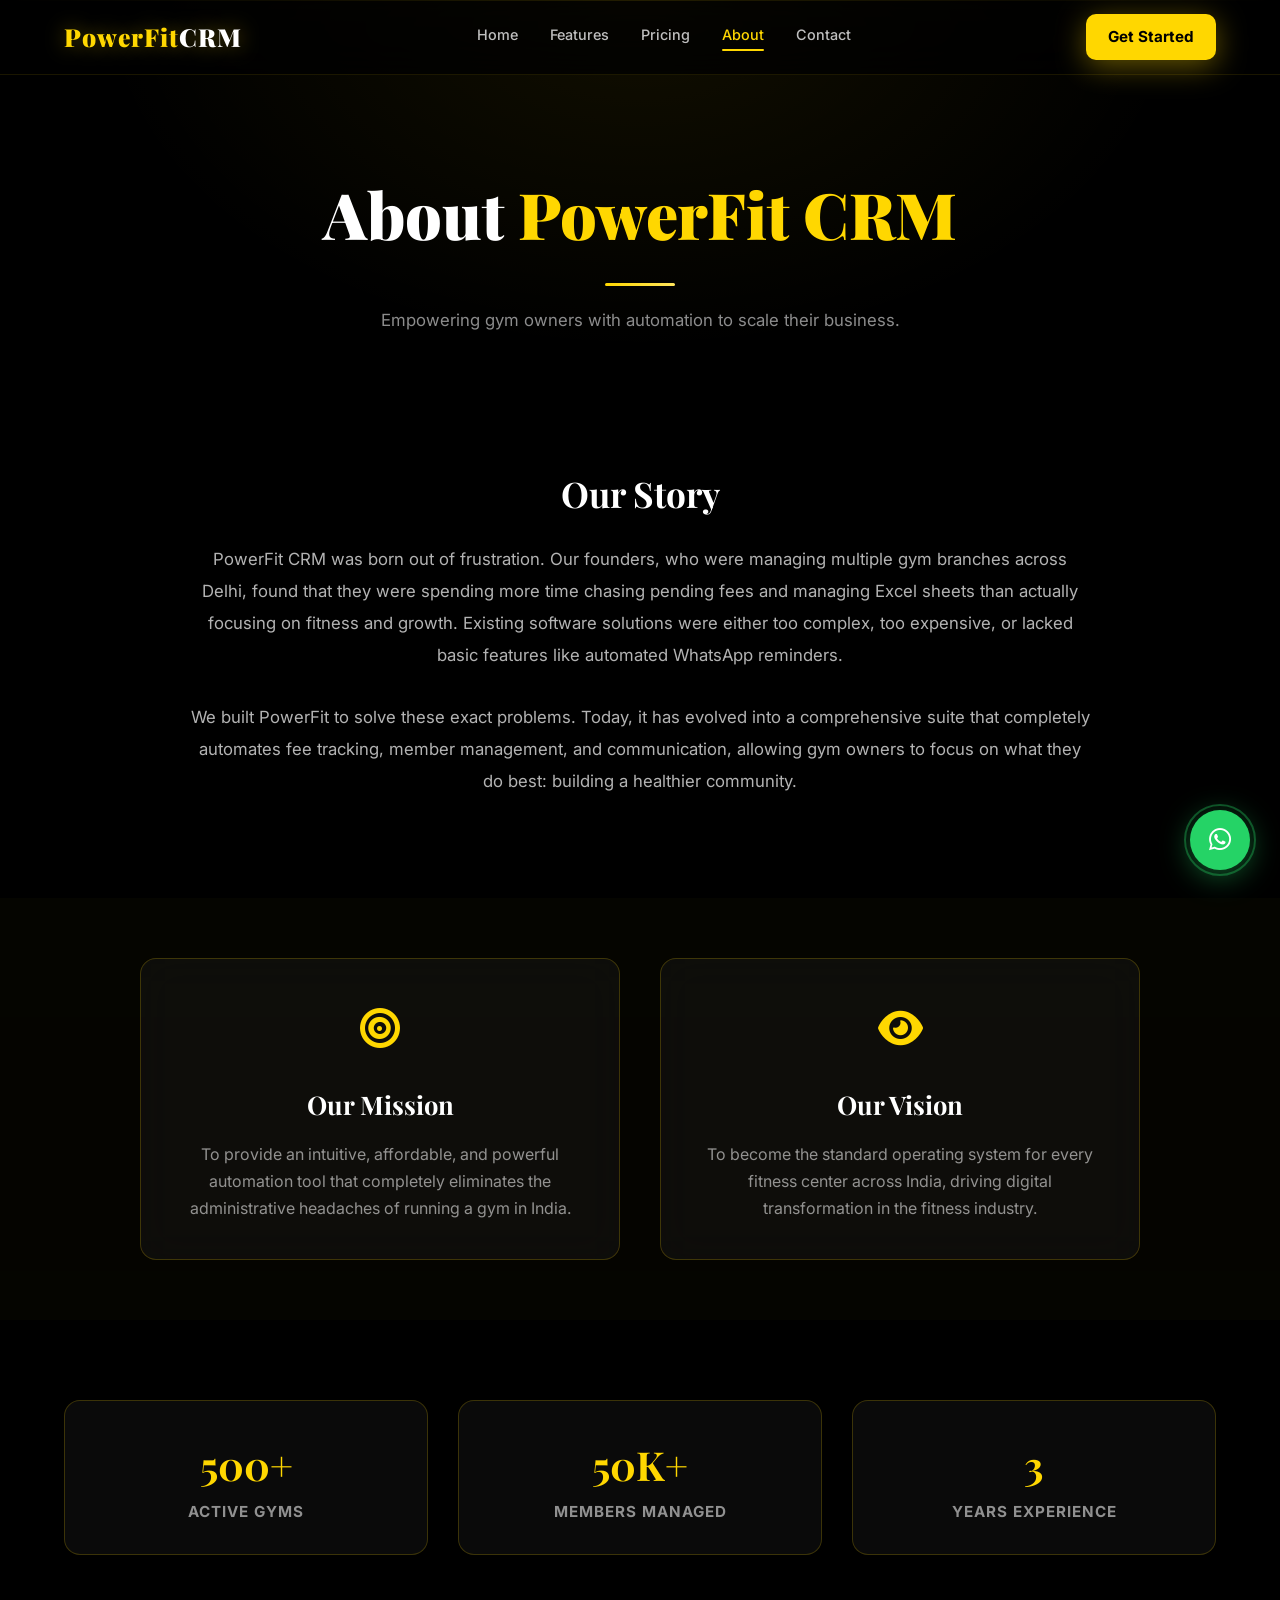
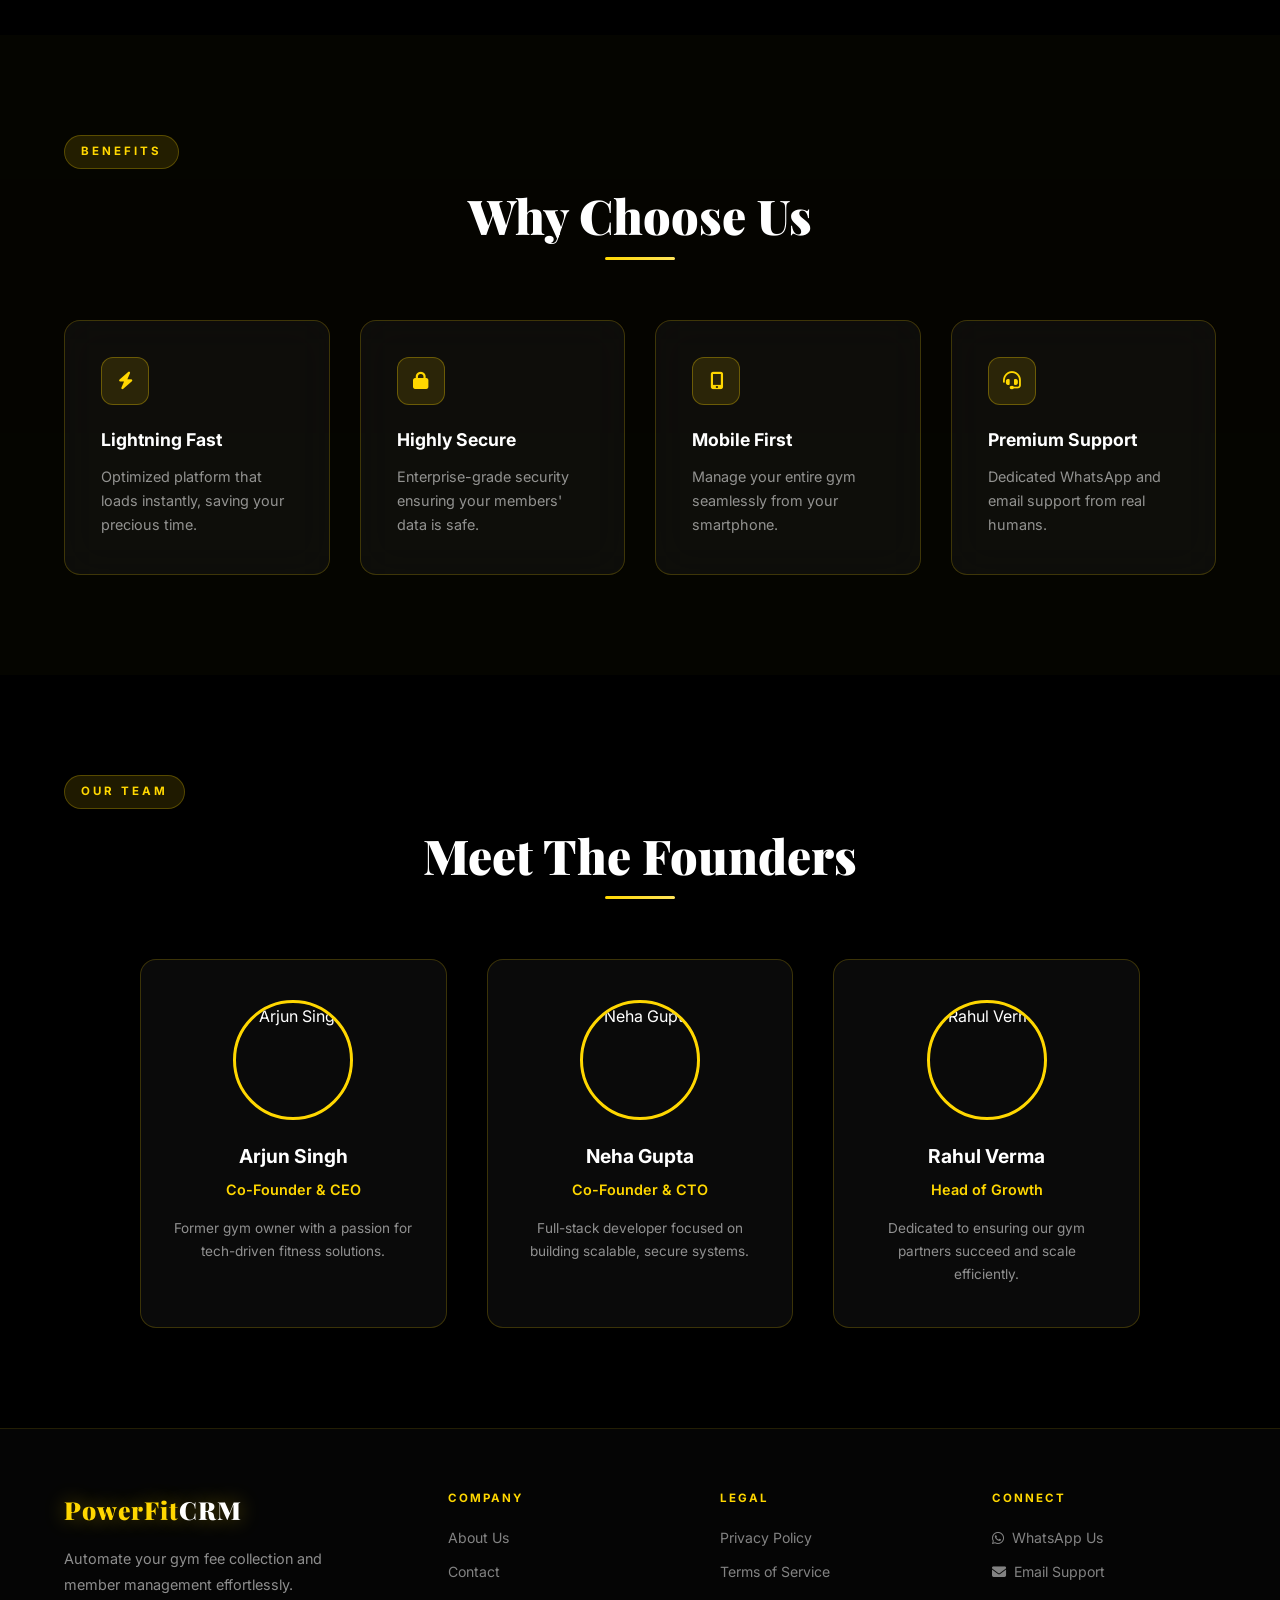
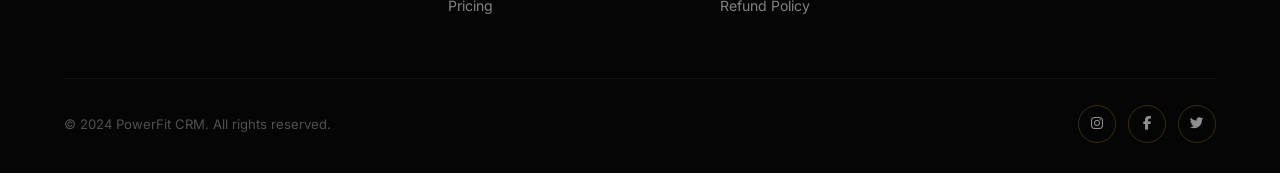
==== about.html @ 5d570a92 "Updated website design" ====
<!DOCTYPE html>
<html lang="en">
<head>
  <meta charset="UTF-8">
  <meta name="viewport" content="width=device-width, initial-scale=1.0">
  <meta name="description" content="PowerFit Gym CRM - India's leading gym management software with WhatsApp automation for fee collection and member management">
  <meta name="keywords" content="gym management software, WhatsApp gym automation, gym CRM India, fee collection gym">
  <meta name="robots" content="index, follow">
  <meta property="og:title" content="PowerFit Gym CRM">
  <meta property="og:description" content="Automate your gym fee collection and member management via WhatsApp">
  <meta property="og:type" content="website">
  <meta property="og:url" content="https://mygymwebsite-xi.vercel.app">
  <meta property="og:image" content="/og-image.jpg">
  <meta name="twitter:card" content="summary_large_image">
  <meta name="facebook-domain-verification" content="PLACEHOLDER_CODE">
  
  <title>About Us | PowerFit Gym CRM</title>

  <link href="https://unpkg.com/aos@2.3.1/dist/aos.css" rel="stylesheet">
  <link href="https://cdnjs.cloudflare.com/ajax/libs/font-awesome/6.4.0/css/all.min.css" rel="stylesheet">
  <link rel="stylesheet" href="styles.css">
</head>
<body>

  <!-- NAVBAR -->
  <nav class="navbar" id="navbar">
    <a href="index.html" class="nav-logo">PowerFit<span>CRM</span></a>
    
    <div class="nav-links">
      <a href="index.html">Home</a>
      <a href="index.html#features">Features</a>
      <a href="index.html#pricing">Pricing</a>
      <a href="about.html" class="active">About</a>
      <a href="contact.html">Contact</a>
    </div>
    
    <a href="index.html#pricing" class="btn-primary btn-nav">Get Started</a>

    <div class="hamburger" id="hamburger">
      <span></span>
      <span></span>
      <span></span>
    </div>
  </nav>

  <!-- MOBILE MENU -->
  <div class="mobile-menu" id="mobile-menu">
    <a href="index.html">Home</a>
    <a href="index.html#features">Features</a>
    <a href="index.html#pricing">Pricing</a>
    <a href="about.html">About</a>
    <a href="contact.html">Contact</a>
    <a href="index.html#pricing" class="btn-primary btn-nav">Get Started</a>
  </div>

  <!-- PAGE HERO -->
  <section class="page-hero">
    <h1 class="page-hero-title" data-aos="fade-up">About <span>PowerFit CRM</span></h1>
    <div class="gold-line" style="margin-bottom: 20px;" data-aos="fade-up" data-aos-delay="100"></div>
    <p data-aos="fade-up" data-aos-delay="200">Empowering gym owners with automation to scale their business.</p>
  </section>

  <!-- OUR STORY SECTION -->
  <section style="padding-top: 50px;">
    <div style="max-width: 900px; margin: 0 auto; text-align: center;" data-aos="fade-up">
      <h2 style="font-family: var(--fh); font-size: 2.2rem; color: #fff; margin-bottom: 20px;">Our Story</h2>
      <p style="color: rgba(255,255,255,0.7); font-size: 1.05rem; line-height: 1.9; margin-bottom: 30px;">
        PowerFit CRM was born out of frustration. Our founders, who were managing multiple gym branches across Delhi, found that they were spending more time chasing pending fees and managing Excel sheets than actually focusing on fitness and growth. Existing software solutions were either too complex, too expensive, or lacked basic features like automated WhatsApp reminders.
      </p>
      <p style="color: rgba(255,255,255,0.7); font-size: 1.05rem; line-height: 1.9;">
        We built PowerFit to solve these exact problems. Today, it has evolved into a comprehensive suite that completely automates fee tracking, member management, and communication, allowing gym owners to focus on what they do best: building a healthier community.
      </p>
    </div>
  </section>

  <!-- MISSION & VISION -->
  <section style="padding: 60px 5%; background: rgba(255,215,0,0.02);">
    <div style="display: grid; grid-template-columns: repeat(auto-fit, minmax(300px, 1fr)); gap: 40px; max-width: 1000px; margin: 0 auto;">
      <div class="glass-card" style="text-align: center;" data-aos="fade-right">
        <div style="font-size: 2.5rem; color: var(--gold); margin-bottom: 20px;"><i class="fas fa-bullseye"></i></div>
        <h3 style="font-family: var(--fh); font-size: 1.6rem; color: #fff; margin-bottom: 15px;">Our Mission</h3>
        <p style="color: var(--w-mid);">To provide an intuitive, affordable, and powerful automation tool that completely eliminates the administrative headaches of running a gym in India.</p>
      </div>
      <div class="glass-card" style="text-align: center;" data-aos="fade-left">
        <div style="font-size: 2.5rem; color: var(--gold); margin-bottom: 20px;"><i class="fas fa-eye"></i></div>
        <h3 style="font-family: var(--fh); font-size: 1.6rem; color: #fff; margin-bottom: 15px;">Our Vision</h3>
        <p style="color: var(--w-mid);">To become the standard operating system for every fitness center across India, driving digital transformation in the fitness industry.</p>
      </div>
    </div>
  </section>

  <!-- STATS -->
  <section style="padding: 80px 5%;">
    <div style="display: flex; gap: 30px; flex-wrap: wrap; justify-content: center; max-width: 1200px; margin: 0 auto;" data-aos="zoom-in">
      <div class="glass-card" style="padding: 30px; text-align: center; flex: 1; min-width: 250px;">
        <h2 style="color: var(--gold); font-family: var(--fh); font-size: 2.5rem;">500+</h2>
        <p style="color: var(--w-mid); font-size: 0.95rem; text-transform: uppercase; font-weight: 700; letter-spacing: 1px;">Active Gyms</p>
      </div>
      <div class="glass-card" style="padding: 30px; text-align: center; flex: 1; min-width: 250px;">
        <h2 style="color: var(--gold); font-family: var(--fh); font-size: 2.5rem;">50K+</h2>
        <p style="color: var(--w-mid); font-size: 0.95rem; text-transform: uppercase; font-weight: 700; letter-spacing: 1px;">Members Managed</p>
      </div>
      <div class="glass-card" style="padding: 30px; text-align: center; flex: 1; min-width: 250px;">
        <h2 style="color: var(--gold); font-family: var(--fh); font-size: 2.5rem;">3</h2>
        <p style="color: var(--w-mid); font-size: 0.95rem; text-transform: uppercase; font-weight: 700; letter-spacing: 1px;">Years Experience</p>
      </div>
    </div>
  </section>

  <!-- WHY CHOOSE US -->
  <section style="background: rgba(255,215,0,0.02);">
    <div class="section-tag" data-aos="fade-up">Benefits</div>
    <h2 class="section-title" data-aos="fade-up">Why Choose Us</h2>
    <div class="gold-line" data-aos="fade-up"></div>

    <div style="display: grid; grid-template-columns: repeat(auto-fit, minmax(250px, 1fr)); gap: 30px; max-width: 1200px; margin: 60px auto 0;">
      <div class="glass-card" data-aos="fade-up" data-aos-delay="100">
        <div class="info-icon" style="margin-bottom: 20px;"><i class="fas fa-bolt"></i></div>
        <h4 style="color: #fff; font-size: 1.1rem; margin-bottom: 10px;">Lightning Fast</h4>
        <p style="color: var(--w-mid); font-size: 0.9rem;">Optimized platform that loads instantly, saving your precious time.</p>
      </div>
      <div class="glass-card" data-aos="fade-up" data-aos-delay="200">
        <div class="info-icon" style="margin-bottom: 20px;"><i class="fas fa-lock"></i></div>
        <h4 style="color: #fff; font-size: 1.1rem; margin-bottom: 10px;">Highly Secure</h4>
        <p style="color: var(--w-mid); font-size: 0.9rem;">Enterprise-grade security ensuring your members' data is safe.</p>
      </div>
      <div class="glass-card" data-aos="fade-up" data-aos-delay="300">
        <div class="info-icon" style="margin-bottom: 20px;"><i class="fas fa-mobile-alt"></i></div>
        <h4 style="color: #fff; font-size: 1.1rem; margin-bottom: 10px;">Mobile First</h4>
        <p style="color: var(--w-mid); font-size: 0.9rem;">Manage your entire gym seamlessly from your smartphone.</p>
      </div>
      <div class="glass-card" data-aos="fade-up" data-aos-delay="400">
        <div class="info-icon" style="margin-bottom: 20px;"><i class="fas fa-headset"></i></div>
        <h4 style="color: #fff; font-size: 1.1rem; margin-bottom: 10px;">Premium Support</h4>
        <p style="color: var(--w-mid); font-size: 0.9rem;">Dedicated WhatsApp and email support from real humans.</p>
      </div>
    </div>
  </section>

  <!-- TEAM SECTION -->
  <section>
    <div class="section-tag" data-aos="fade-up">Our Team</div>
    <h2 class="section-title" data-aos="fade-up">Meet The Founders</h2>
    <div class="gold-line" data-aos="fade-up"></div>

    <div style="display: grid; grid-template-columns: repeat(auto-fit, minmax(280px, 1fr)); gap: 40px; max-width: 1000px; margin: 60px auto 0;">
      <!-- Team Member 1 -->
      <div class="glass-card" style="text-align: center; padding: 40px 30px;" data-aos="fade-up" data-aos-delay="100">
        <div style="width: 120px; height: 120px; border-radius: 50%; overflow: hidden; margin: 0 auto 20px; border: 3px solid var(--gold);">
          <img src="https://ui-avatars.com/api/?name=Arjun+Singh&background=111&color=FFD700&size=120" alt="Arjun Singh" style="width: 100%; height: 100%; object-fit: cover;">
        </div>
        <h3 style="color: #fff; font-size: 1.2rem; margin-bottom: 5px;">Arjun Singh</h3>
        <p style="color: var(--gold); font-size: 0.9rem; margin-bottom: 15px; font-weight: 600;">Co-Founder & CEO</p>
        <p style="color: var(--w-mid); font-size: 0.85rem;">Former gym owner with a passion for tech-driven fitness solutions.</p>
      </div>

      <!-- Team Member 2 -->
      <div class="glass-card" style="text-align: center; padding: 40px 30px;" data-aos="fade-up" data-aos-delay="200">
        <div style="width: 120px; height: 120px; border-radius: 50%; overflow: hidden; margin: 0 auto 20px; border: 3px solid var(--gold);">
          <img src="https://ui-avatars.com/api/?name=Neha+Gupta&background=111&color=FFD700&size=120" alt="Neha Gupta" style="width: 100%; height: 100%; object-fit: cover;">
        </div>
        <h3 style="color: #fff; font-size: 1.2rem; margin-bottom: 5px;">Neha Gupta</h3>
        <p style="color: var(--gold); font-size: 0.9rem; margin-bottom: 15px; font-weight: 600;">Co-Founder & CTO</p>
        <p style="color: var(--w-mid); font-size: 0.85rem;">Full-stack developer focused on building scalable, secure systems.</p>
      </div>

      <!-- Team Member 3 -->
      <div class="glass-card" style="text-align: center; padding: 40px 30px;" data-aos="fade-up" data-aos-delay="300">
        <div style="width: 120px; height: 120px; border-radius: 50%; overflow: hidden; margin: 0 auto 20px; border: 3px solid var(--gold);">
          <img src="https://ui-avatars.com/api/?name=Rahul+Verma&background=111&color=FFD700&size=120" alt="Rahul Verma" style="width: 100%; height: 100%; object-fit: cover;">
        </div>
        <h3 style="color: #fff; font-size: 1.2rem; margin-bottom: 5px;">Rahul Verma</h3>
        <p style="color: var(--gold); font-size: 0.9rem; margin-bottom: 15px; font-weight: 600;">Head of Growth</p>
        <p style="color: var(--w-mid); font-size: 0.85rem;">Dedicated to ensuring our gym partners succeed and scale efficiently.</p>
      </div>
    </div>
  </section>

  <!-- FOOTER -->
  <footer>
    <div class="footer-top">
      <div class="footer-brand">
        <a href="index.html" class="nav-logo" style="margin-bottom: 15px; display: inline-block;">PowerFit<span>CRM</span></a>
        <p>Automate your gym fee collection and member management effortlessly.</p>
      </div>
      <div class="footer-col">
        <h4>Company</h4>
        <a href="about.html">About Us</a>
        <a href="contact.html">Contact</a>
        <a href="index.html#pricing">Pricing</a>
      </div>
      <div class="footer-col">
        <h4>Legal</h4>
        <a href="privacy-policy.html">Privacy Policy</a>
        <a href="terms.html">Terms of Service</a>
        <a href="refund.html">Refund Policy</a>
      </div>
      <div class="footer-col">
        <h4>Connect</h4>
        <a href="https://wa.me/919999999999" target="_blank" style="display: flex; align-items: center; gap: 8px;"><i class="fab fa-whatsapp"></i> WhatsApp Us</a>
        <a href="mailto:support@powerfit.in" style="display: flex; align-items: center; gap: 8px;"><i class="fas fa-envelope"></i> Email Support</a>
      </div>
    </div>
    <div class="footer-bottom">
      <p>&copy; 2024 PowerFit CRM. All rights reserved.</p>
      <div class="footer-socials">
        <a href="#"><i class="fab fa-instagram"></i></a>
        <a href="#"><i class="fab fa-facebook-f"></i></a>
        <a href="#"><i class="fab fa-twitter"></i></a>
      </div>
    </div>
  </footer>

  <!-- WHATSAPP FLOATING BUTTON -->
  <a href="https://wa.me/919999999999" class="whatsapp-float" target="_blank" aria-label="Chat on WhatsApp">
    <i class="fab fa-whatsapp"></i>
  </a>

  <!-- SCRIPTS -->
  <script src="https://cdnjs.cloudflare.com/ajax/libs/gsap/3.12.2/gsap.min.js"></script>
  <script src="https://unpkg.com/aos@2.3.1/dist/aos.js"></script>
  <script src="main.js"></script>
</body>
</html>
---- styles.css ----
@import url('https://fonts.googleapis.com/css2?family=Playfair+Display:wght@400;700;900&family=Inter:wght@300;400;500;600;700&display=swap');
:root{--gold:#FFD700;--gold-l:#FFE55C;--gold-d:#B8960C;--gold-dim:rgba(255,215,0,.12);--w-mid:rgba(255,255,255,.55);--glass:rgba(255,255,255,.04);--gb:rgba(255,215,0,.2);--gb-h:rgba(255,215,0,.6);--fh:'Playfair Display',serif;--fb:'Inter',sans-serif;--tr:all .3s cubic-bezier(.4,0,.2,1);--tr-s:all .6s cubic-bezier(.4,0,.2,1);--sg:0 0 30px rgba(255,215,0,.25);--sc:0 20px 60px rgba(0,0,0,.6);--r:16px;}
*,*::before,*::after{margin:0;padding:0;box-sizing:border-box;}
html{scroll-behavior:smooth;}
body{background:#000;color:#fff;font-family:var(--fb);line-height:1.7;overflow-x:hidden;-webkit-font-smoothing:antialiased;}
a{color:inherit;text-decoration:none;transition:var(--tr);}
img{max-width:100%;display:block;}
ul,ol{list-style:none;}

/* LOADING */
#loading-screen{position:fixed;inset:0;z-index:99999;background:#000;display:flex;flex-direction:column;align-items:center;justify-content:center;gap:28px;transition:opacity .6s,visibility .6s;}
#loading-screen.hide{opacity:0;visibility:hidden;pointer-events:none;}
.loader-logo{font-family:var(--fh);font-size:clamp(2rem,5vw,3.5rem);font-weight:900;color:var(--gold);letter-spacing:3px;animation:lp 1.2s ease-in-out infinite;}
.loader-bar-wrap{width:260px;height:3px;background:rgba(255,215,0,.15);border-radius:99px;overflow:hidden;}
.loader-bar{height:100%;width:0;background:linear-gradient(90deg,#B8960C,#FFD700,#FFE55C);border-radius:99px;animation:lf 2.2s ease-in-out forwards;}
.loader-text{font-size:.8rem;color:var(--w-mid);letter-spacing:3px;text-transform:uppercase;}
@keyframes lf{0%{width:0}80%{width:90%}100%{width:100%}}
@keyframes lp{0%,100%{opacity:1}50%{opacity:.4}}

/* NAVBAR */
.navbar{position:fixed;top:0;left:0;right:0;z-index:1000;padding:0 5%;height:75px;display:flex;align-items:center;justify-content:space-between;background:rgba(0,0,0,.75);backdrop-filter:blur(20px);-webkit-backdrop-filter:blur(20px);border-bottom:1px solid rgba(255,215,0,.1);transition:var(--tr-s);}
.navbar.scrolled{background:rgba(0,0,0,.96);border-bottom-color:rgba(255,215,0,.28);}
.nav-logo{font-family:var(--fh);font-size:1.55rem;font-weight:900;color:var(--gold);letter-spacing:1px;text-shadow:0 0 20px rgba(255,215,0,.4);}
.nav-logo span{color:#fff;}
.nav-links{display:flex;align-items:center;gap:32px;}
.nav-links a{font-size:.9rem;font-weight:500;color:rgba(255,255,255,.75);position:relative;padding-bottom:3px;}
.nav-links a::after{content:'';position:absolute;left:0;bottom:0;width:0;height:2px;background:var(--gold);transition:var(--tr);border-radius:2px;}
.nav-links a:hover,.nav-links a.active{color:var(--gold);}
.nav-links a:hover::after,.nav-links a.active::after{width:100%;}
.btn-nav{padding:10px 22px!important;background:var(--gold)!important;color:#000!important;font-weight:700!important;border-radius:8px;box-shadow:0 4px 20px rgba(255,215,0,.35);transition:var(--tr);}
.btn-nav:hover{background:var(--gold-l)!important;box-shadow:0 6px 30px rgba(255,215,0,.6)!important;transform:translateY(-2px);}
.btn-nav::after{display:none!important;}
.hamburger{display:none;flex-direction:column;gap:5px;cursor:pointer;padding:4px;z-index:1001;}
.hamburger span{display:block;width:26px;height:2px;background:var(--gold);border-radius:2px;transition:var(--tr);}
.hamburger.open span:nth-child(1){transform:translateY(7px) rotate(45deg);}
.hamburger.open span:nth-child(2){opacity:0;transform:scaleX(0);}
.hamburger.open span:nth-child(3){transform:translateY(-7px) rotate(-45deg);}
.mobile-menu{display:none;position:fixed;inset:0;z-index:999;background:rgba(0,0,0,.97);backdrop-filter:blur(20px);flex-direction:column;align-items:center;justify-content:center;gap:36px;opacity:0;pointer-events:none;transition:opacity .3s;}
.mobile-menu.active{opacity:1;pointer-events:all;}
.mobile-menu a{font-family:var(--fh);font-size:2rem;font-weight:700;color:#fff;}
.mobile-menu a:hover{color:var(--gold);}
.mobile-menu .btn-nav{font-size:1rem!important;padding:14px 36px!important;border-radius:10px!important;}

/* BUTTONS */
.btn-primary{display:inline-flex;align-items:center;gap:10px;padding:16px 36px;background:linear-gradient(135deg,var(--gold),var(--gold-l));color:#000;font-weight:700;font-size:.95rem;border-radius:10px;border:none;cursor:pointer;box-shadow:0 6px 30px rgba(255,215,0,.4);transition:var(--tr);font-family:var(--fb);text-decoration:none;}
.btn-primary:hover{transform:translateY(-3px);box-shadow:0 12px 40px rgba(255,215,0,.65);}
.btn-outline{display:inline-flex;align-items:center;gap:10px;padding:15px 34px;background:transparent;color:#fff;font-weight:600;font-size:.95rem;border-radius:10px;border:1.5px solid rgba(255,255,255,.3);cursor:pointer;transition:var(--tr);font-family:var(--fb);text-decoration:none;}
.btn-outline:hover{border-color:var(--gold);color:var(--gold);box-shadow:0 6px 24px rgba(255,215,0,.2);transform:translateY(-3px);}

/* GLASS CARD */
.glass-card{background:var(--glass);border:1px solid var(--gb);border-radius:var(--r);backdrop-filter:blur(20px);-webkit-backdrop-filter:blur(20px);padding:36px;transition:var(--tr-s);position:relative;overflow:hidden;}
.glass-card:hover{border-color:var(--gb-h);box-shadow:var(--sg),var(--sc);transform:translateY(-8px);}

/* SECTIONS */
section{padding:100px 5%;}
.section-tag{display:inline-block;font-size:.72rem;font-weight:700;letter-spacing:3px;text-transform:uppercase;color:var(--gold);background:var(--gold-dim);border:1px solid rgba(255,215,0,.25);padding:6px 16px;border-radius:999px;margin-bottom:18px;}
.section-title{font-family:var(--fh);font-size:clamp(1.9rem,4vw,3rem);font-weight:900;color:#fff;text-align:center;margin-bottom:12px;line-height:1.2;}
.section-subtitle{text-align:center;color:var(--w-mid);font-size:1rem;max-width:560px;margin:0 auto 60px;}
.gold-line{width:70px;height:3px;background:linear-gradient(90deg,var(--gold),var(--gold-l));margin:12px auto 0;border-radius:2px;}

/* WHATSAPP */
.whatsapp-float{position:fixed;bottom:30px;right:30px;z-index:9999;width:60px;height:60px;background:#25d366;border-radius:50%;display:flex;align-items:center;justify-content:center;font-size:1.6rem;color:#fff;box-shadow:0 6px 30px rgba(37,211,102,.45);transition:var(--tr);animation:wfb 2.5s ease-in-out infinite;}
.whatsapp-float:hover{transform:scale(1.12)!important;box-shadow:0 10px 40px rgba(37,211,102,.65);animation:none;}
.whatsapp-float::before{content:'';position:absolute;inset:-6px;border-radius:50%;border:2px solid rgba(37,211,102,.35);animation:wfr 2s linear infinite;}
@keyframes wfb{0%,100%{transform:translateY(0)}50%{transform:translateY(-8px)}}
@keyframes wfr{0%{transform:scale(1);opacity:1}100%{transform:scale(1.5);opacity:0}}

/* FOOTER */
footer{background:#050505;border-top:1px solid rgba(255,215,0,.12);padding:60px 5% 30px;}
.footer-top{display:grid;grid-template-columns:1.5fr repeat(3,1fr);gap:48px;margin-bottom:50px;}
.footer-brand .nav-logo{display:block;margin-bottom:12px;}
.footer-brand p{color:var(--w-mid);font-size:.9rem;line-height:1.8;max-width:280px;}
.footer-col h4{font-size:.72rem;font-weight:700;text-transform:uppercase;letter-spacing:2px;color:var(--gold);margin-bottom:18px;}
.footer-col a{display:block;color:rgba(255,255,255,.5);font-size:.88rem;margin-bottom:10px;}
.footer-col a:hover{color:var(--gold);padding-left:5px;}
.footer-bottom{border-top:1px solid rgba(255,255,255,.06);padding-top:26px;display:flex;align-items:center;justify-content:space-between;flex-wrap:wrap;gap:14px;}
.footer-bottom p{color:rgba(255,255,255,.3);font-size:.82rem;}
.footer-socials{display:flex;gap:12px;}
.footer-socials a{width:38px;height:38px;border-radius:50%;border:1px solid rgba(255,215,0,.2);display:flex;align-items:center;justify-content:center;color:var(--w-mid);font-size:.85rem;transition:var(--tr);}
.footer-socials a:hover{border-color:var(--gold);color:var(--gold);box-shadow:0 0 16px rgba(255,215,0,.25);}

/* PAGE HERO */
.page-hero{padding:160px 5% 80px;text-align:center;position:relative;background:radial-gradient(ellipse at top,rgba(255,215,0,.07) 0%,transparent 60%);}
.page-hero::before{content:'';position:absolute;top:0;left:0;right:0;height:1px;background:linear-gradient(90deg,transparent,var(--gold),transparent);}
.page-hero-title{font-family:var(--fh);font-size:clamp(2.5rem,5vw,4rem);font-weight:900;color:#fff;margin-bottom:14px;}
.page-hero-title span{color:var(--gold);}
.page-hero p{color:var(--w-mid);font-size:1.05rem;max-width:600px;margin:0 auto;}

/* LEGAL */
.content-section{max-width:860px;margin:0 auto;padding:30px 5% 100px;}
.content-section h2{font-family:var(--fh);font-size:1.4rem;font-weight:700;color:var(--gold);margin:48px 0 14px;display:flex;align-items:center;gap:10px;}
.content-section p,.content-section li{color:rgba(255,255,255,.68);font-size:.95rem;line-height:1.9;margin-bottom:12px;}
.content-section ul{padding-left:20px;}
.content-section ul li{list-style:disc;padding-left:4px;}
.last-updated{display:inline-flex;align-items:center;gap:8px;font-size:.82rem;color:var(--w-mid);background:var(--glass);border:1px solid var(--gb);padding:7px 16px;border-radius:999px;margin-bottom:18px;}

/* CONTACT */
.contact-grid{display:grid;grid-template-columns:1fr 1fr;gap:48px;max-width:1100px;margin:0 auto;}
.form-group{margin-bottom:22px;}
.form-group label{display:block;font-size:.78rem;font-weight:700;color:var(--gold);letter-spacing:1px;text-transform:uppercase;margin-bottom:8px;}
.form-group input,.form-group textarea{width:100%;background:rgba(255,255,255,.04);border:1px solid rgba(255,215,0,.2);border-radius:10px;padding:14px 18px;color:#fff;font-family:var(--fb);font-size:.95rem;transition:var(--tr);outline:none;resize:none;}
.form-group input:focus,.form-group textarea:focus{border-color:var(--gold);box-shadow:0 0 20px rgba(255,215,0,.15);}
.form-group input::placeholder,.form-group textarea::placeholder{color:rgba(255,255,255,.3);}
.info-card{display:flex;align-items:flex-start;gap:18px;background:var(--glass);border:1px solid var(--gb);border-radius:var(--r);padding:22px;margin-bottom:16px;transition:var(--tr-s);}
.info-card:hover{border-color:var(--gb-h);box-shadow:var(--sg);}
.info-icon{width:48px;height:48px;background:var(--gold-dim);border:1px solid rgba(255,215,0,.3);border-radius:12px;display:flex;align-items:center;justify-content:center;font-size:1.1rem;color:var(--gold);flex-shrink:0;}
.info-card h4{font-size:.9rem;font-weight:700;color:#fff;margin-bottom:4px;}
.info-card p,.info-card a{font-size:.88rem;color:var(--w-mid);}
.info-card a:hover{color:var(--gold);}

/* KEYFRAMES */
@keyframes float{0%,100%{transform:translateY(0)}50%{transform:translateY(-18px)}}
@keyframes fadeInUp{from{opacity:0;transform:translateY(30px)}to{opacity:1;transform:translateY(0)}}
@keyframes glowPulse{0%,100%{box-shadow:0 0 20px rgba(255,215,0,.3)}50%{box-shadow:0 0 40px rgba(255,215,0,.7)}}
@keyframes gradBorder{0%,100%{background-position:0% 50%}50%{background-position:100% 50%}}

/* SCROLLBAR */
::-webkit-scrollbar{width:6px;}
::-webkit-scrollbar-track{background:#000;}
::-webkit-scrollbar-thumb{background:var(--gold-d);border-radius:3px;}
::-webkit-scrollbar-thumb:hover{background:var(--gold);}

/* RESPONSIVE */
@media(max-width:1024px){.footer-top{grid-template-columns:1fr 1fr;gap:36px;}.contact-grid{gap:32px;}}
@media(max-width:768px){section{padding:70px 5%;}.nav-links{display:none!important;}.hamburger{display:flex!important;}.mobile-menu{display:flex;}.footer-top{grid-template-columns:1fr;}.footer-bottom{flex-direction:column;text-align:center;}.glass-card{padding:24px;}.contact-grid{grid-template-columns:1fr;}}
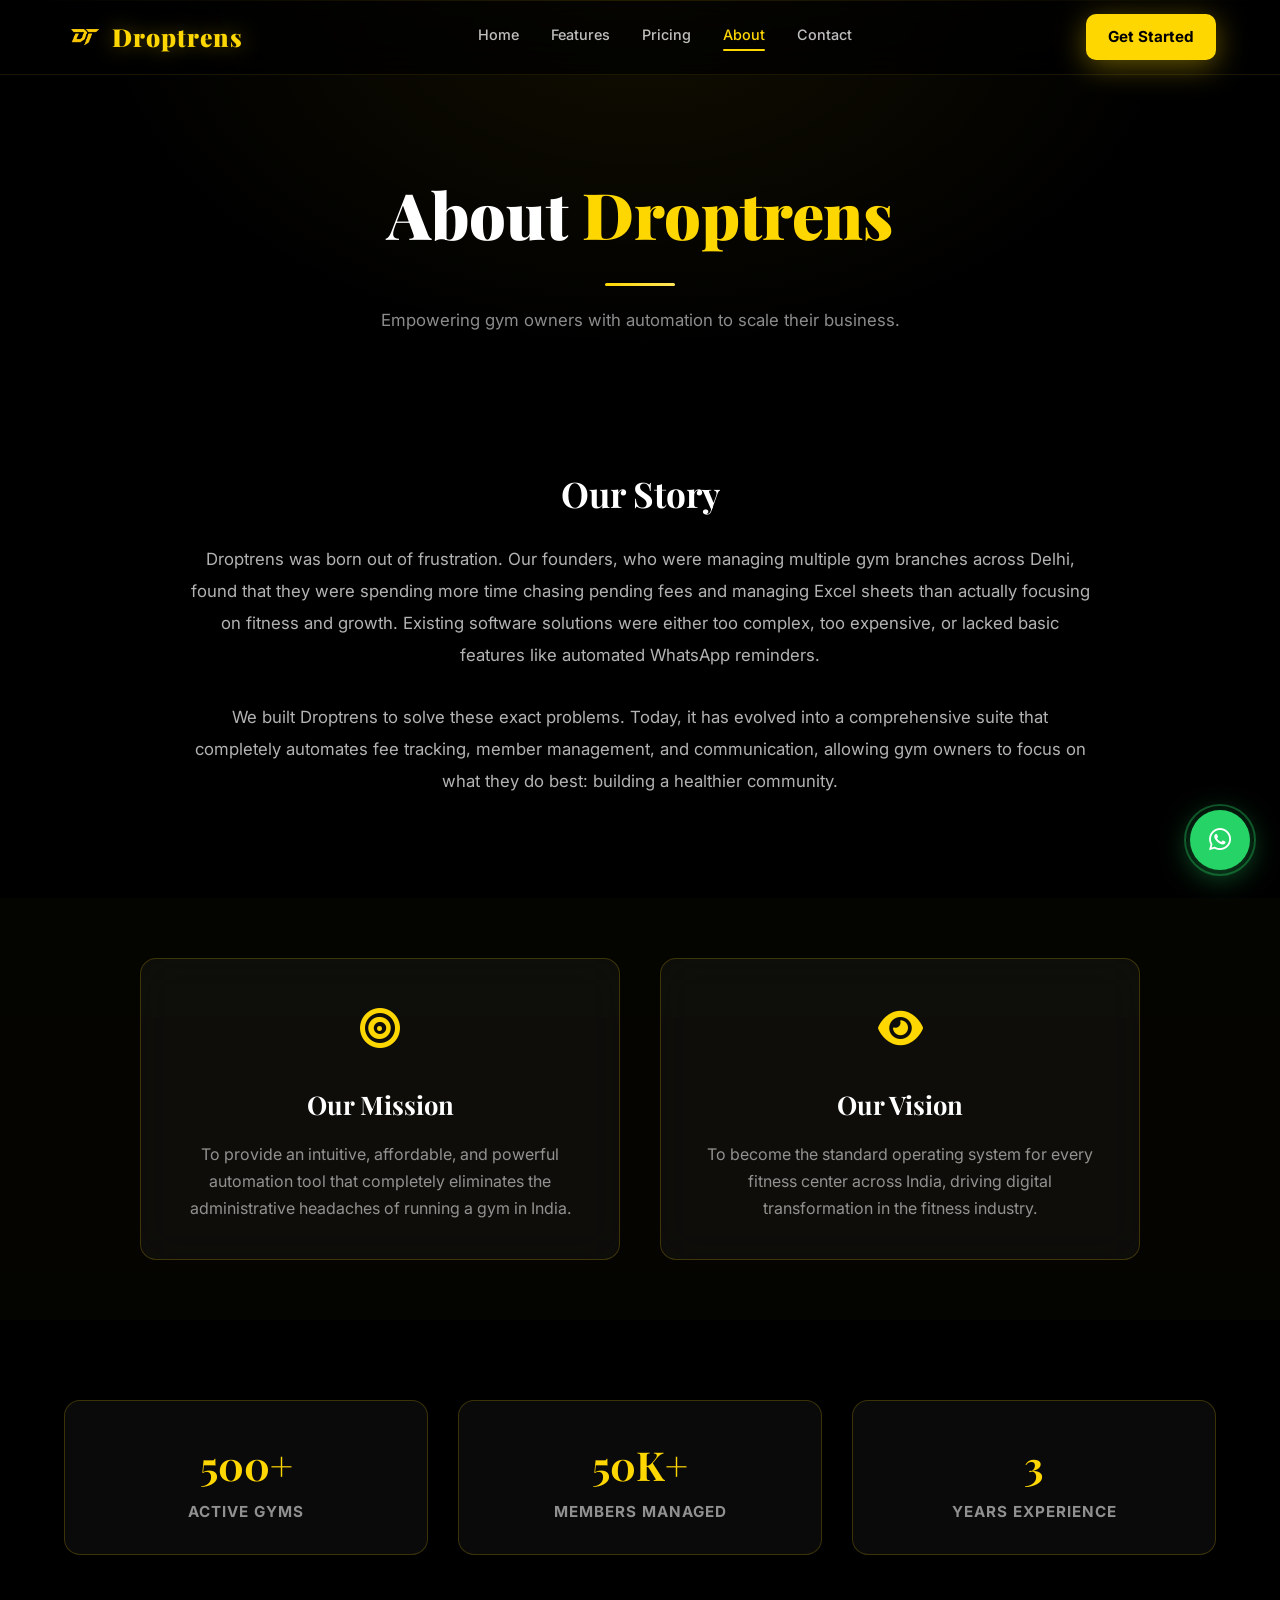
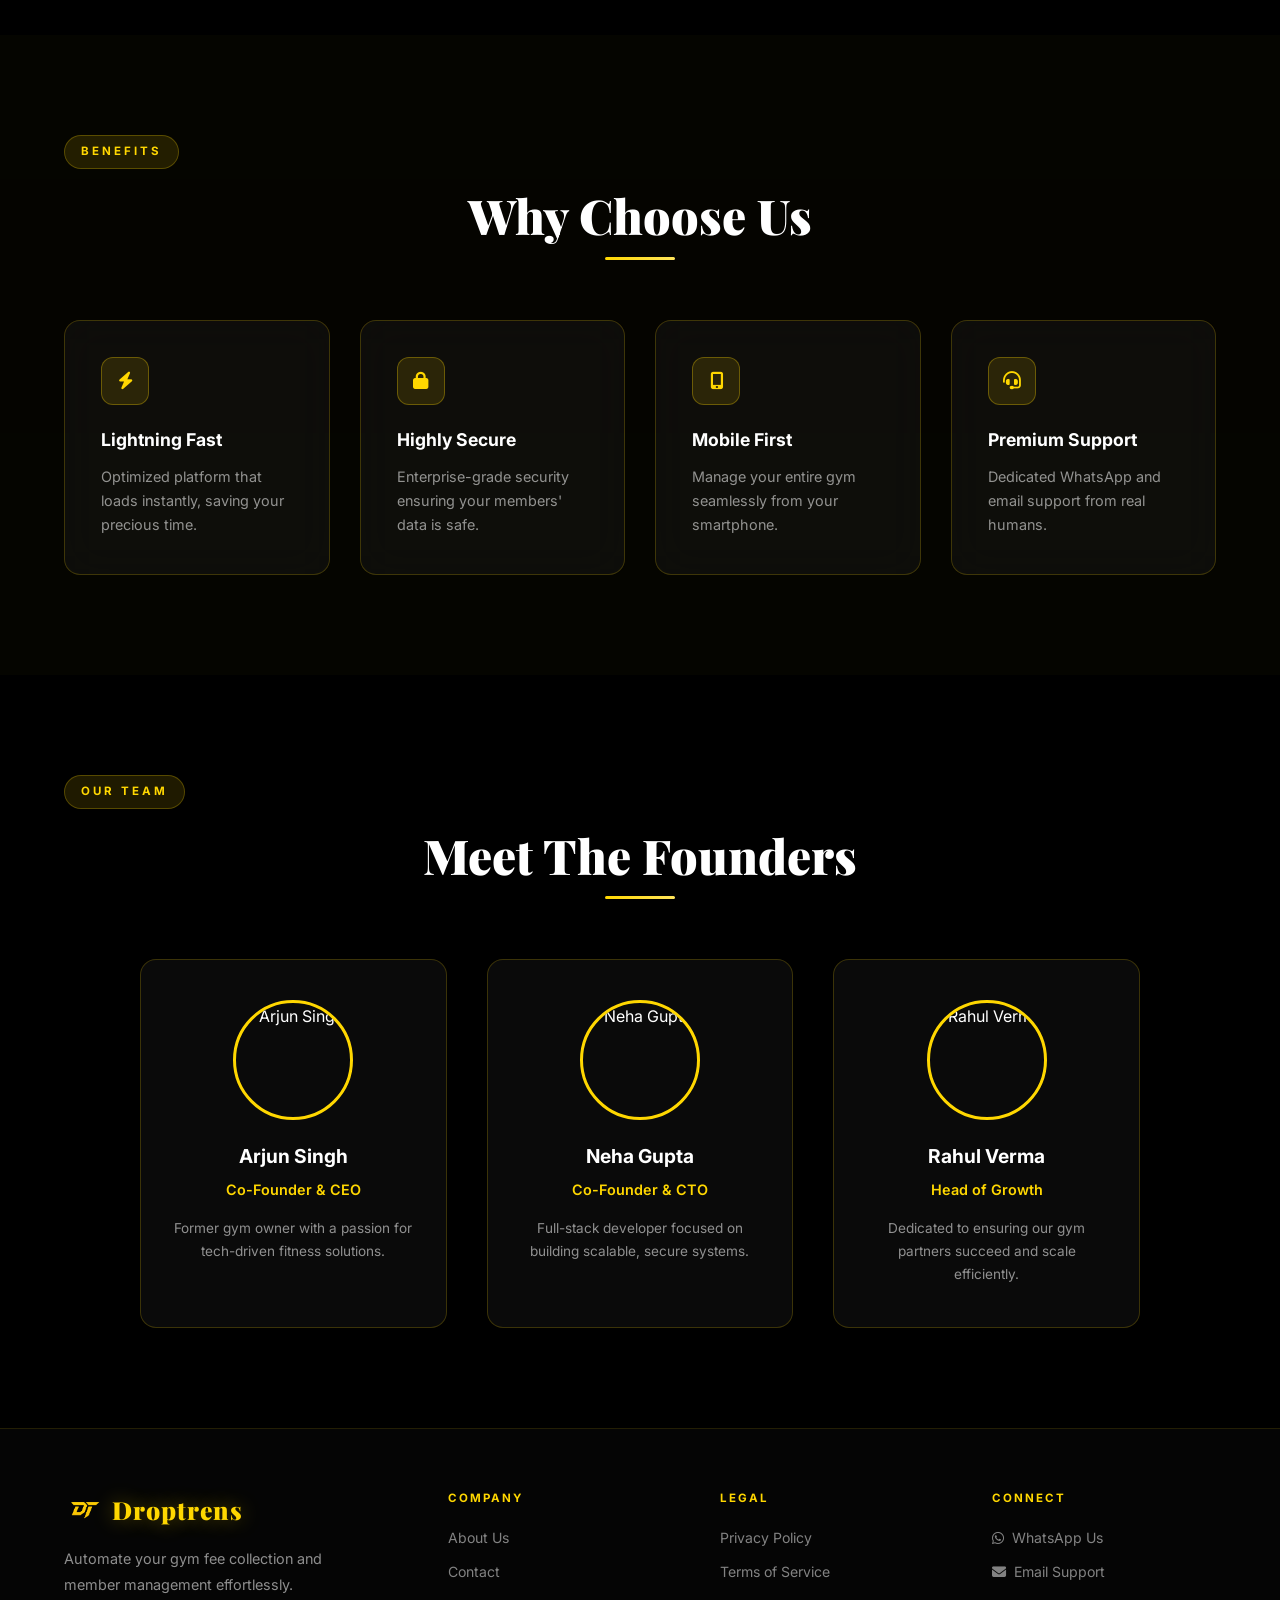
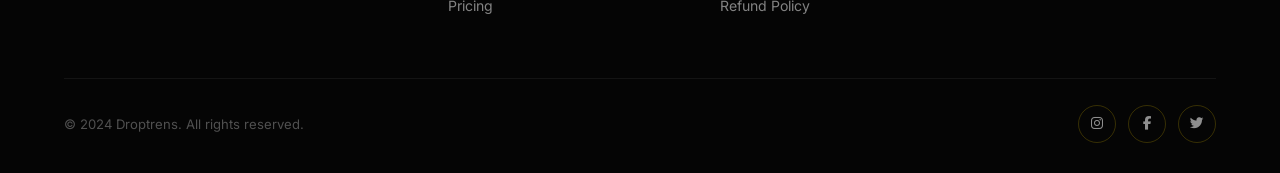
==== commit ec42f1d0: "Updated website design" ====
--- a/about.html
+++ b/about.html
@@ -3,10 +3,10 @@
 <head>
   <meta charset="UTF-8">
   <meta name="viewport" content="width=device-width, initial-scale=1.0">
-  <meta name="description" content="PowerFit Gym CRM - India's leading gym management software with WhatsApp automation for fee collection and member management">
+  <meta name="description" content="Droptrens - India's leading gym management software with WhatsApp automation for fee collection and member management">
   <meta name="keywords" content="gym management software, WhatsApp gym automation, gym CRM India, fee collection gym">
   <meta name="robots" content="index, follow">
-  <meta property="og:title" content="PowerFit Gym CRM">
+  <meta property="og:title" content="Droptrens">
   <meta property="og:description" content="Automate your gym fee collection and member management via WhatsApp">
   <meta property="og:type" content="website">
   <meta property="og:url" content="https://mygymwebsite-xi.vercel.app">
@@ -14,7 +14,7 @@
   <meta name="twitter:card" content="summary_large_image">
   <meta name="facebook-domain-verification" content="PLACEHOLDER_CODE">
   
-  <title>About Us | PowerFit Gym CRM</title>
+  <title>About Us | Droptrens</title>
 
   <link href="https://unpkg.com/aos@2.3.1/dist/aos.css" rel="stylesheet">
   <link href="https://cdnjs.cloudflare.com/ajax/libs/font-awesome/6.4.0/css/all.min.css" rel="stylesheet">
@@ -24,7 +24,10 @@
 
   <!-- NAVBAR -->
   <nav class="navbar" id="navbar">
-    <a href="index.html" class="nav-logo">PowerFit<span>CRM</span></a>
+    <a href="index.html" class="nav-logo" style="display: flex; align-items: center;">
+      <img src="logo/ChatGPT_Image_Jul_2__2026__08_35_53_PM-removebg-preview.png" alt="Droptrens" style="height:40px; margin-right:8px; vertical-align:middle;">
+      Droptrens
+    </a>
     
     <div class="nav-links">
       <a href="index.html">Home</a>
@@ -55,7 +58,7 @@
 
   <!-- PAGE HERO -->
   <section class="page-hero">
-    <h1 class="page-hero-title" data-aos="fade-up">About <span>PowerFit CRM</span></h1>
+    <h1 class="page-hero-title" data-aos="fade-up">About <span>Droptrens</span></h1>
     <div class="gold-line" style="margin-bottom: 20px;" data-aos="fade-up" data-aos-delay="100"></div>
     <p data-aos="fade-up" data-aos-delay="200">Empowering gym owners with automation to scale their business.</p>
   </section>
@@ -65,10 +68,10 @@
     <div style="max-width: 900px; margin: 0 auto; text-align: center;" data-aos="fade-up">
       <h2 style="font-family: var(--fh); font-size: 2.2rem; color: #fff; margin-bottom: 20px;">Our Story</h2>
       <p style="color: rgba(255,255,255,0.7); font-size: 1.05rem; line-height: 1.9; margin-bottom: 30px;">
-        PowerFit CRM was born out of frustration. Our founders, who were managing multiple gym branches across Delhi, found that they were spending more time chasing pending fees and managing Excel sheets than actually focusing on fitness and growth. Existing software solutions were either too complex, too expensive, or lacked basic features like automated WhatsApp reminders.
+        Droptrens was born out of frustration. Our founders, who were managing multiple gym branches across Delhi, found that they were spending more time chasing pending fees and managing Excel sheets than actually focusing on fitness and growth. Existing software solutions were either too complex, too expensive, or lacked basic features like automated WhatsApp reminders.
       </p>
       <p style="color: rgba(255,255,255,0.7); font-size: 1.05rem; line-height: 1.9;">
-        We built PowerFit to solve these exact problems. Today, it has evolved into a comprehensive suite that completely automates fee tracking, member management, and communication, allowing gym owners to focus on what they do best: building a healthier community.
+        We built Droptrens to solve these exact problems. Today, it has evolved into a comprehensive suite that completely automates fee tracking, member management, and communication, allowing gym owners to focus on what they do best: building a healthier community.
       </p>
     </div>
   </section>
@@ -180,7 +183,10 @@
   <footer>
     <div class="footer-top">
       <div class="footer-brand">
-        <a href="index.html" class="nav-logo" style="margin-bottom: 15px; display: inline-block;">PowerFit<span>CRM</span></a>
+        <a href="index.html" class="nav-logo" style="margin-bottom: 15px; display: inline-flex; align-items: center;">
+          <img src="logo/ChatGPT_Image_Jul_2__2026__08_35_53_PM-removebg-preview.png" alt="Droptrens" style="height:40px; margin-right:8px; vertical-align:middle;">
+          Droptrens
+        </a>
         <p>Automate your gym fee collection and member management effortlessly.</p>
       </div>
       <div class="footer-col">
@@ -198,11 +204,11 @@
       <div class="footer-col">
         <h4>Connect</h4>
         <a href="https://wa.me/919999999999" target="_blank" style="display: flex; align-items: center; gap: 8px;"><i class="fab fa-whatsapp"></i> WhatsApp Us</a>
-        <a href="mailto:support@powerfit.in" style="display: flex; align-items: center; gap: 8px;"><i class="fas fa-envelope"></i> Email Support</a>
+        <a href="mailto:support@droptrens.in" style="display: flex; align-items: center; gap: 8px;"><i class="fas fa-envelope"></i> Email Support</a>
       </div>
     </div>
     <div class="footer-bottom">
-      <p>&copy; 2024 PowerFit CRM. All rights reserved.</p>
+      <p>&copy; 2024 Droptrens. All rights reserved.</p>
       <div class="footer-socials">
         <a href="#"><i class="fab fa-instagram"></i></a>
         <a href="#"><i class="fab fa-facebook-f"></i></a>
